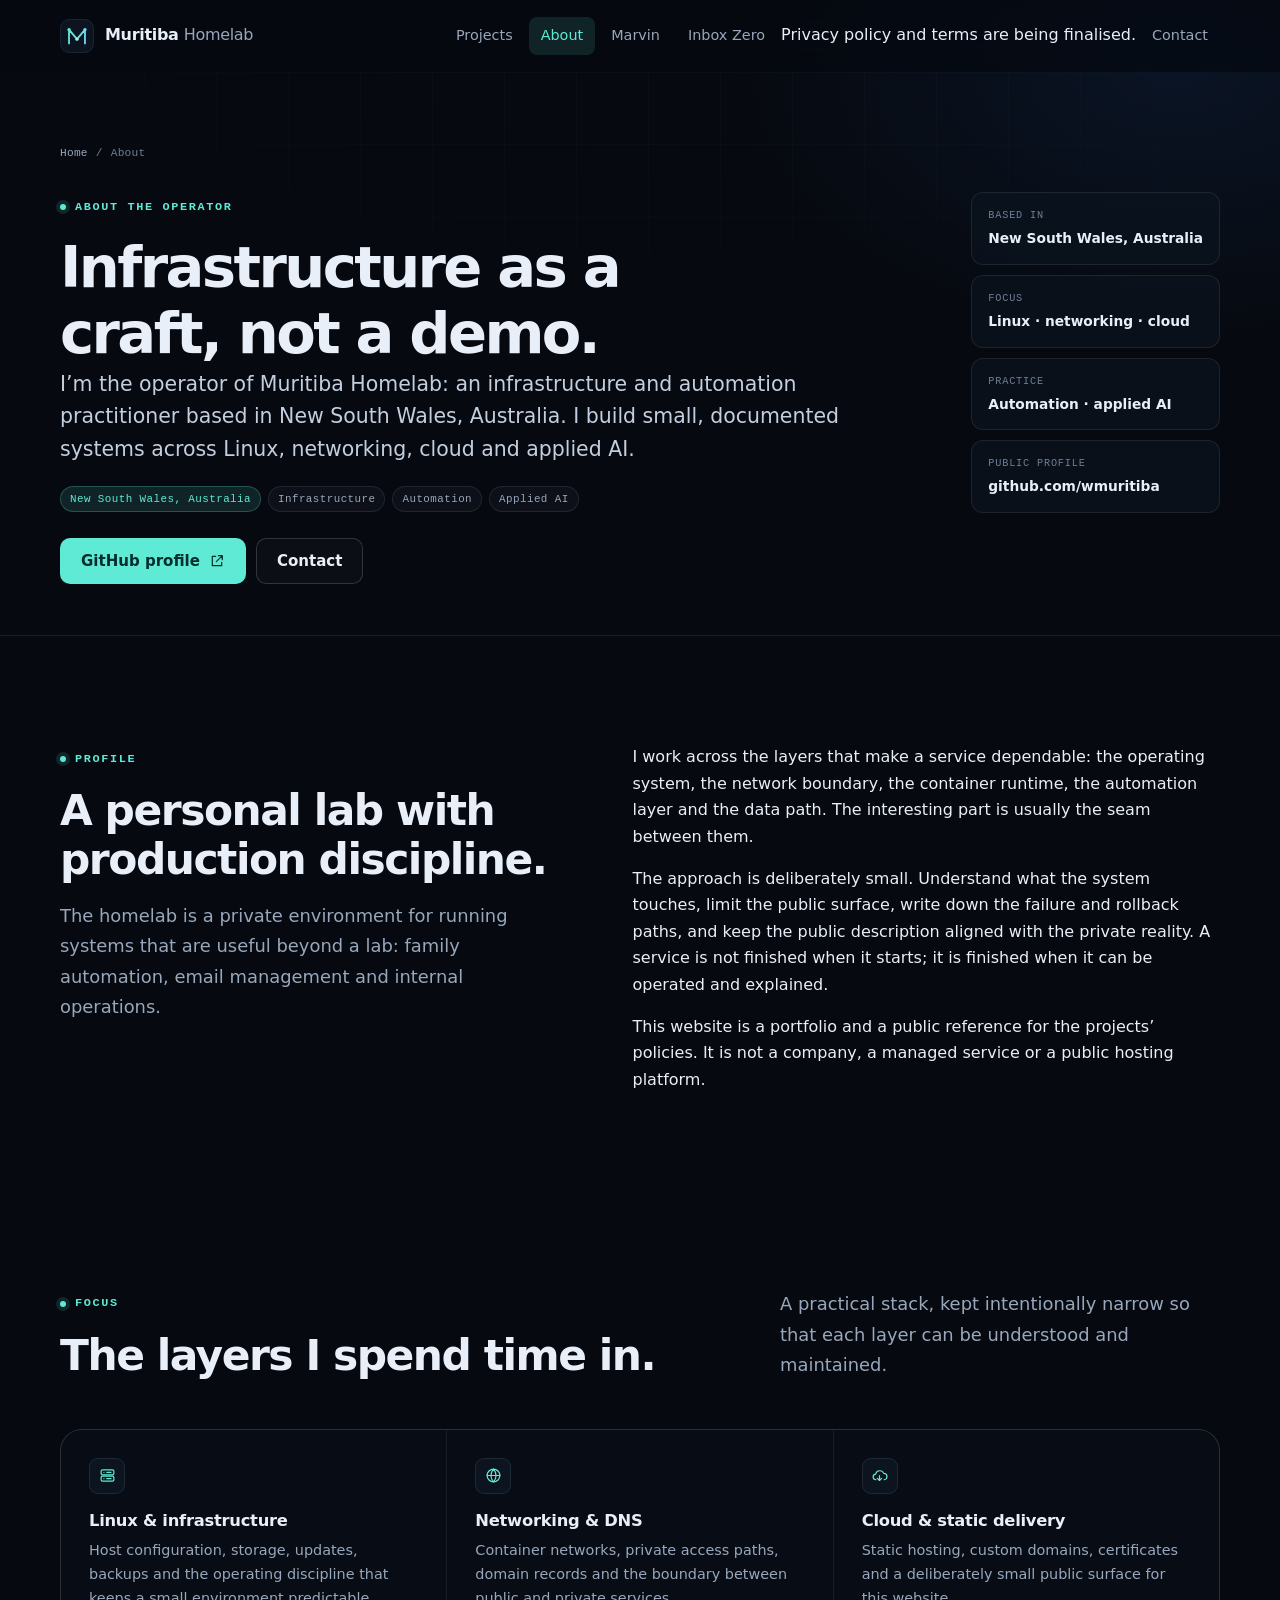
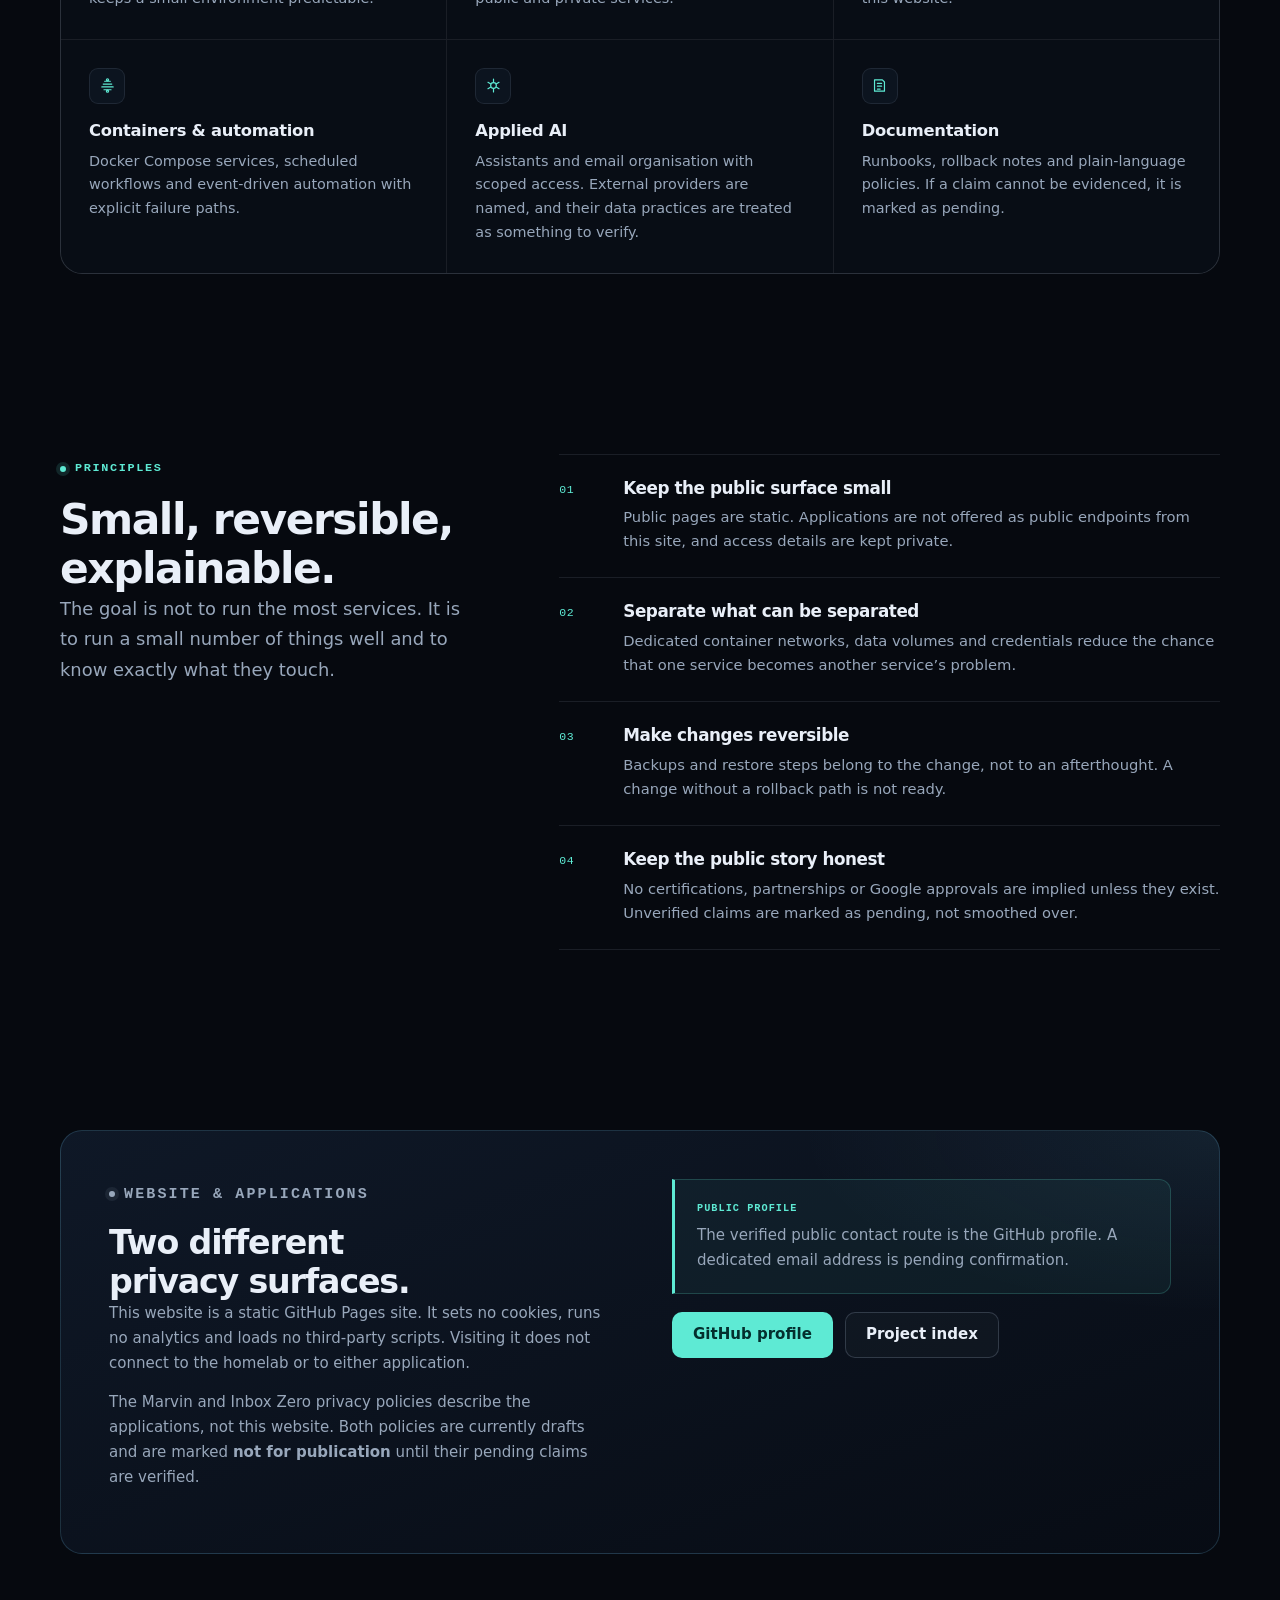
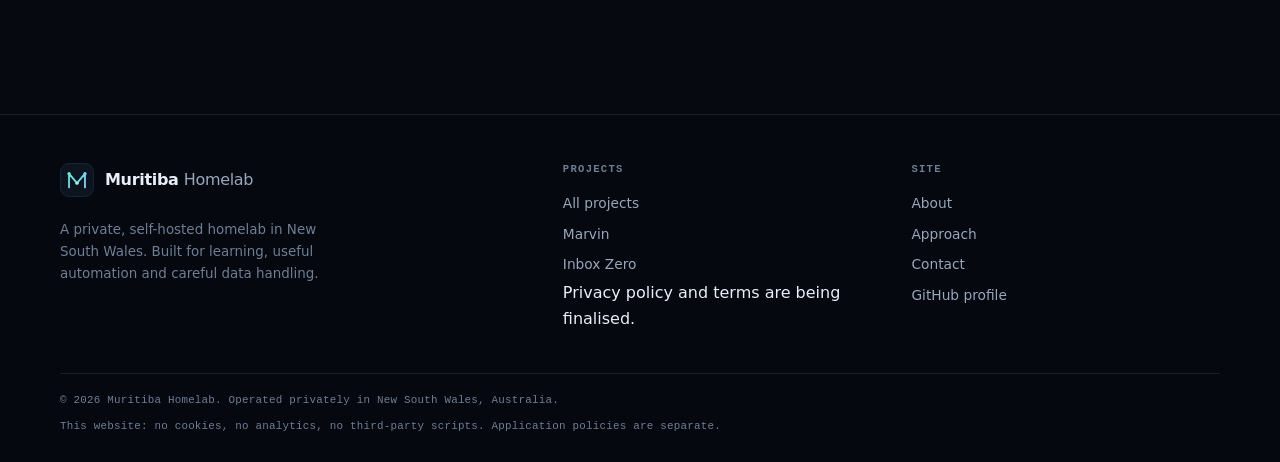
==== docs/about/index.html @ 160d3a07 "Publish Muritiba Homelab institutional website" ====
<!doctype html>
<html lang="en-AU">
<head>
  <meta charset="utf-8">
  <meta name="viewport" content="width=device-width, initial-scale=1">
  <meta http-equiv="Content-Security-Policy" content="default-src 'self'; img-src 'self' data:; style-src 'self'; script-src 'self'; font-src 'self'; connect-src 'self'; base-uri 'self'; form-action 'none'">
  <meta name="referrer" content="strict-origin-when-cross-origin">
  <title>About — Muritiba Homelab</title>
  <meta name="description" content="About the operator of the Muritiba Homelab: infrastructure, networking, cloud, automation and applied AI, based in New South Wales, Australia.">
  <link rel="canonical" href="https://homelab.wmuritiba.com/about/">
  <meta name="theme-color" content="#06090f">
  <meta name="color-scheme" content="dark">

  <meta property="og:type" content="profile">
  <meta property="og:site_name" content="Muritiba Homelab">
  <meta property="og:title" content="About — Muritiba Homelab">
  <meta property="og:description" content="Infrastructure, networking, cloud, automation and applied AI in a private New South Wales homelab.">
  <meta property="og:url" content="https://homelab.wmuritiba.com/about/">
  <meta property="og:image" content="https://homelab.wmuritiba.com/assets/og-image.png">
  <meta property="og:image:width" content="1200">
  <meta property="og:image:height" content="630">
  <meta property="og:locale" content="en_AU">
  <meta name="twitter:card" content="summary_large_image">

  <link rel="icon" href="../favicon.svg" type="image/svg+xml">
  <link rel="apple-touch-icon" href="../assets/apple-touch-icon.png">
  <link rel="stylesheet" href="../styles.css">
  <script src="../script.js" defer></script>
</head>
<body>
  <a class="skip-link" href="#main">Skip to content</a>

  <header class="site-header">
    <div class="container header-inner">
      <a class="brand" href="../" aria-label="Muritiba Homelab — home">
        <img class="brand-mark" src="../assets/mark.svg" alt="" width="34" height="34">
        <span class="brand-text">Muritiba <span>Homelab</span></span>
      </a>

      <button class="nav-toggle" type="button" aria-expanded="false" aria-controls="site-nav" aria-label="Open navigation">
        <svg class="icon-menu" viewBox="0 0 24 24" fill="none" stroke="currentColor" stroke-width="1.8" stroke-linecap="round" aria-hidden="true" focusable="false"><path d="M4 7h16M4 12h16M4 17h16"/></svg>
        <svg class="icon-close" viewBox="0 0 24 24" fill="none" stroke="currentColor" stroke-width="1.8" stroke-linecap="round" aria-hidden="true" focusable="false"><path d="M6 6l12 12M18 6 6 18"/></svg>
      </button>

      <nav class="site-nav" id="site-nav" aria-label="Primary">
        <a href="../projects/">Projects</a>
        <a href="./" aria-current="page">About</a>
        <a href="../marvin/">Marvin</a>
        <a href="../inbox-zero/">Inbox Zero</a>
              <span class="link-subtle">Privacy policy and terms are being finalised.</span>
        <a href="../#contact">Contact</a>
      </nav>
    </div>
  </header>

  <main id="main">
    <section class="page-hero">
      <div class="container">
        <nav class="breadcrumb" aria-label="Breadcrumb">
          <a href="../">Home</a>
          <span aria-hidden="true">/</span>
          <span>About</span>
        </nav>

        <div class="app-hero">
          <div>
            <p class="eyebrow">About the operator</p>
            <h1>Infrastructure as a craft, not a demo.</h1>
            <p class="app-hero__tagline">I’m the operator of Muritiba Homelab: an infrastructure and automation practitioner based in New South Wales, Australia. I build small, documented systems across Linux, networking, cloud and applied AI.</p>
            <div class="app-hero__badges">
              <span class="pill pill--accent">New South Wales, Australia</span>
              <span class="pill">Infrastructure</span>
              <span class="pill">Automation</span>
              <span class="pill">Applied AI</span>
            </div>
            <div class="app-hero__actions">
              <a class="button button--primary" href="https://github.com/wmuritiba" rel="noopener">
                GitHub profile
                <svg viewBox="0 0 24 24" fill="none" stroke="currentColor" stroke-width="1.8" stroke-linecap="round" stroke-linejoin="round" aria-hidden="true" focusable="false"><path d="M14 4h6v6M20 4l-9 9M10 5H5v14h14v-5"/></svg>
              </a>
              <a class="button button--ghost" href="../#contact">Contact</a>
            </div>
          </div>

          <aside class="app-hero__side" aria-label="Profile at a glance">
            <div class="meta-card"><span>Based in</span><strong>New South Wales, Australia</strong></div>
            <div class="meta-card"><span>Focus</span><strong>Linux · networking · cloud</strong></div>
            <div class="meta-card"><span>Practice</span><strong>Automation · applied AI</strong></div>
            <div class="meta-card"><span>Public profile</span><strong>github.com/wmuritiba</strong></div>
          </aside>
        </div>
      </div>
    </section>

    <section class="section" aria-labelledby="profile-title">
      <div class="container split">
        <div>
          <p class="eyebrow">Profile</p>
          <h2 id="profile-title">A personal lab with production discipline.</h2>
          <p class="lead">The homelab is a private environment for running systems that are useful beyond a lab: family automation, email management and internal operations.</p>
        </div>
        <div>
          <p>I work across the layers that make a service dependable: the operating system, the network boundary, the container runtime, the automation layer and the data path. The interesting part is usually the seam between them.</p>
          <p>The approach is deliberately small. Understand what the system touches, limit the public surface, write down the failure and rollback paths, and keep the public description aligned with the private reality. A service is not finished when it starts; it is finished when it can be operated and explained.</p>
          <p>This website is a portfolio and a public reference for the projects’ policies. It is not a company, a managed service or a public hosting platform.</p>
        </div>
      </div>
    </section>

    <section class="section section--tight" aria-labelledby="focus-title">
      <div class="container">
        <div class="section-head">
          <div class="section-title">
            <p class="eyebrow">Focus</p>
            <h2 id="focus-title">The layers I spend time in.</h2>
          </div>
          <div class="section-head__aside">
            <p class="lead">A practical stack, kept intentionally narrow so that each layer can be understood and maintained.</p>
          </div>
        </div>

        <div class="cap-grid">
          <article class="cap-card">
            <span class="cap-card__icon" aria-hidden="true">
              <svg viewBox="0 0 24 24" fill="none" stroke="currentColor" stroke-width="1.7" stroke-linecap="round" stroke-linejoin="round"><rect x="3" y="4" width="18" height="7" rx="2"/><rect x="3" y="13" width="18" height="7" rx="2"/><path d="M7 7.5h.01M7 16.5h.01M11 7.5h6M11 16.5h6"/></svg>
            </span>
            <h3>Linux &amp; infrastructure</h3>
            <p>Host configuration, storage, updates, backups and the operating discipline that keeps a small environment predictable.</p>
          </article>
          <article class="cap-card">
            <span class="cap-card__icon" aria-hidden="true">
              <svg viewBox="0 0 24 24" fill="none" stroke="currentColor" stroke-width="1.7" stroke-linecap="round" stroke-linejoin="round"><circle cx="12" cy="12" r="9"/><path d="M3 12h18M12 3c2.4 2.6 3.6 5.6 3.6 9s-1.2 6.4-3.6 9c-2.4-2.6-3.6-5.6-3.6-9S9.6 5.6 12 3z"/></svg>
            </span>
            <h3>Networking &amp; DNS</h3>
            <p>Container networks, private access paths, domain records and the boundary between public and private services.</p>
          </article>
          <article class="cap-card">
            <span class="cap-card__icon" aria-hidden="true">
              <svg viewBox="0 0 24 24" fill="none" stroke="currentColor" stroke-width="1.7" stroke-linecap="round" stroke-linejoin="round"><path d="M7 18a4 4 0 0 1-.4-7.98A6 6 0 0 1 18 9a4.5 4.5 0 0 1 .5 8.98"/><path d="M12 12v7M9 16l3 3 3-3"/></svg>
            </span>
            <h3>Cloud &amp; static delivery</h3>
            <p>Static hosting, custom domains, certificates and a deliberately small public surface for this website.</p>
          </article>
          <article class="cap-card">
            <span class="cap-card__icon" aria-hidden="true">
              <svg viewBox="0 0 24 24" fill="none" stroke="currentColor" stroke-width="1.7" stroke-linecap="round" stroke-linejoin="round"><path d="M8 6h8M6 10h12M4 14h16M7 18h10"/><circle cx="12" cy="4" r="1.5"/><circle cx="12" cy="20" r="1.5"/></svg>
            </span>
            <h3>Containers &amp; automation</h3>
            <p>Docker Compose services, scheduled workflows and event-driven automation with explicit failure paths.</p>
          </article>
          <article class="cap-card">
            <span class="cap-card__icon" aria-hidden="true">
              <svg viewBox="0 0 24 24" fill="none" stroke="currentColor" stroke-width="1.7" stroke-linecap="round" stroke-linejoin="round"><path d="M12 3v4M12 17v4M4.2 7.5l3.5 2M16.3 14.5l3.5 2M4.2 16.5l3.5-2M16.3 9.5l3.5-2"/><circle cx="12" cy="12" r="4"/></svg>
            </span>
            <h3>Applied AI</h3>
            <p>Assistants and email organisation with scoped access. External providers are named, and their data practices are treated as something to verify.</p>
          </article>
          <article class="cap-card">
            <span class="cap-card__icon" aria-hidden="true">
              <svg viewBox="0 0 24 24" fill="none" stroke="currentColor" stroke-width="1.7" stroke-linecap="round" stroke-linejoin="round"><path d="M5 4h11l3 3v13H5z"/><path d="M9 9h6M9 13h6M9 17h4"/></svg>
            </span>
            <h3>Documentation</h3>
            <p>Runbooks, rollback notes and plain-language policies. If a claim cannot be evidenced, it is marked as pending.</p>
          </article>
        </div>
      </div>
    </section>

    <section class="section" aria-labelledby="principles-title">
      <div class="container approach-grid">
        <div class="approach-intro">
          <p class="eyebrow">Principles</p>
          <h2 id="principles-title">Small, reversible, explainable.</h2>
          <p class="lead">The goal is not to run the most services. It is to run a small number of things well and to know exactly what they touch.</p>
        </div>

        <ol class="principle-list">
          <li class="principle">
            <span class="principle__num">01</span>
            <div>
              <h3>Keep the public surface small</h3>
              <p>Public pages are static. Applications are not offered as public endpoints from this site, and access details are kept private.</p>
            </div>
          </li>
          <li class="principle">
            <span class="principle__num">02</span>
            <div>
              <h3>Separate what can be separated</h3>
              <p>Dedicated container networks, data volumes and credentials reduce the chance that one service becomes another service’s problem.</p>
            </div>
          </li>
          <li class="principle">
            <span class="principle__num">03</span>
            <div>
              <h3>Make changes reversible</h3>
              <p>Backups and restore steps belong to the change, not to an afterthought. A change without a rollback path is not ready.</p>
            </div>
          </li>
          <li class="principle">
            <span class="principle__num">04</span>
            <div>
              <h3>Keep the public story honest</h3>
              <p>No certifications, partnerships or Google approvals are implied unless they exist. Unverified claims are marked as pending, not smoothed over.</p>
            </div>
          </li>
        </ol>
      </div>
    </section>

    <section class="section section--tight" aria-labelledby="site-privacy-title">
      <div class="container">
        <div class="oauth-panel">
          <div>
            <p class="eyebrow eyebrow--muted">Website &amp; applications</p>
            <h2 id="site-privacy-title">Two different privacy surfaces.</h2>
            <p>This website is a static GitHub Pages site. It sets no cookies, runs no analytics and loads no third-party scripts. Visiting it does not connect to the homelab or to either application.</p>
            <p>The Marvin and Inbox Zero privacy policies describe the applications, not this website. Both policies are currently drafts and are marked <strong>not for publication</strong> until their pending claims are verified.</p>
          </div>
          <div>
            <div class="callout">
              <span class="callout__label">Public profile</span>
              <p>The verified public contact route is the GitHub profile. A dedicated email address is pending confirmation.</p>
            </div>
            <div class="button-row button-row--compact">
              <a class="button button--primary" href="https://github.com/wmuritiba" rel="noopener">GitHub profile</a>
              <a class="button button--ghost" href="../projects/">Project index</a>
            </div>
          </div>
        </div>
      </div>
    </section>
  </main>

  <footer class="site-footer">
    <div class="container footer-grid">
      <div class="footer-brand">
        <a class="brand" href="../" aria-label="Muritiba Homelab — home">
          <img class="brand-mark" src="../assets/mark.svg" alt="" width="34" height="34">
          <span class="brand-text">Muritiba <span>Homelab</span></span>
        </a>
        <p>A private, self-hosted homelab in New South Wales. Built for learning, useful automation and careful data handling.</p>
      </div>
      <div class="footer-col">
        <h3>Projects</h3>
        <a href="../projects/">All projects</a>
        <a href="../marvin/">Marvin</a>
        <a href="../inbox-zero/">Inbox Zero</a>
              <span class="link-subtle">Privacy policy and terms are being finalised.</span>
      </div>
      <div class="footer-col">
        <h3>Site</h3>
        <a href="./">About</a>
        <a href="../#approach">Approach</a>
        <a href="../#contact">Contact</a>
        <a href="https://github.com/wmuritiba" rel="noopener">GitHub profile</a>
      </div>
    </div>
    <div class="container footer-bottom">
      <p>© 2026 Muritiba Homelab. Operated privately in New South Wales, Australia.</p>
      <p>This website: no cookies, no analytics, no third-party scripts. Application policies are separate.</p>
    </div>
  </footer>
</body>
</html>
---- docs/styles.css ----
/* ==========================================================================
   Muritiba Homelab — site styles
   Static, dependency-free, dark-first.
   ========================================================================== */

:root {
  color-scheme: dark;

  --bg: #06090f;
  --bg-soft: #080d15;
  --surface: #0c141f;
  --surface-2: #101a29;
  --surface-3: #142034;
  --border: rgba(148, 163, 184, 0.14);
  --border-strong: rgba(148, 163, 184, 0.26);
  --text: #e9eff8;
  --text-soft: #c3cede;
  --muted: #98a7bb;
  --faint: #6e7f95;
  --accent: #5eead4;
  --accent-strong: #2dd4bf;
  --accent-soft: rgba(94, 234, 212, 0.12);
  --accent-ink: #042f2e;
  --blue: #7dd3fc;
  --blue-soft: rgba(125, 211, 252, 0.12);
  --amber: #fcd34d;
  --rose: #fda4af;

  --radius-lg: 22px;
  --radius: 16px;
  --radius-sm: 11px;
  --shadow-lg: 0 30px 80px rgba(0, 0, 0, 0.5);
  --shadow: 0 16px 40px rgba(0, 0, 0, 0.32);

  --font-sans: ui-sans-serif, system-ui, -apple-system, "Segoe UI", Roboto,
    "Helvetica Neue", Arial, sans-serif;
  --font-mono: ui-monospace, SFMono-Regular, "SF Mono", Menlo, Consolas,
    "Liberation Mono", monospace;

  --container: 1160px;
  --header-height: 72px;
  --ease: cubic-bezier(0.22, 1, 0.36, 1);
}

*,
*::before,
*::after {
  box-sizing: border-box;
}

html {
  scroll-behavior: smooth;
  scroll-padding-top: calc(var(--header-height) + 24px);
  -webkit-text-size-adjust: 100%;
}

body {
  margin: 0;
  min-height: 100vh;
  background-color: var(--bg);
  background-image:
    radial-gradient(900px 520px at 12% -8%, rgba(45, 212, 191, 0.1), transparent 62%),
    radial-gradient(760px 460px at 92% 2%, rgba(56, 132, 255, 0.09), transparent 60%);
  background-repeat: no-repeat;
  color: var(--text);
  font-family: var(--font-sans);
  font-size: 1rem;
  line-height: 1.65;
  text-rendering: optimizeLegibility;
  -webkit-font-smoothing: antialiased;
}

body::before {
  content: "";
  position: fixed;
  inset: 0;
  z-index: -1;
  pointer-events: none;
  background-image:
    linear-gradient(rgba(148, 163, 184, 0.035) 1px, transparent 1px),
    linear-gradient(90deg, rgba(148, 163, 184, 0.035) 1px, transparent 1px);
  background-size: 72px 72px;
  mask-image: radial-gradient(ellipse 80% 55% at 50% 0%, #000 25%, transparent 78%);
  -webkit-mask-image: radial-gradient(ellipse 80% 55% at 50% 0%, #000 25%, transparent 78%);
}

img,
svg {
  display: block;
  max-width: 100%;
}

a {
  color: var(--accent);
  text-decoration-thickness: 1px;
  text-underline-offset: 3px;
}

a:hover {
  color: #99f6e4;
}

p,
ul,
ol {
  margin-top: 0;
}

h1,
h2,
h3,
h4 {
  margin: 0;
  line-height: 1.15;
  letter-spacing: -0.025em;
  text-wrap: balance;
}

h1 {
  font-size: clamp(2.4rem, 6vw, 4.4rem);
  font-weight: 650;
  letter-spacing: -0.045em;
}

h2 {
  font-size: clamp(1.75rem, 3.4vw, 2.65rem);
  font-weight: 620;
  letter-spacing: -0.035em;
}

h3 {
  font-size: 1.22rem;
  font-weight: 620;
}

::selection {
  background: rgba(94, 234, 212, 0.28);
  color: #fff;
}

:focus-visible {
  outline: 2px solid var(--accent);
  outline-offset: 4px;
  border-radius: 4px;
}

.skip-link {
  position: absolute;
  top: -100px;
  left: 16px;
  z-index: 100;
  padding: 10px 16px;
  border-radius: 8px;
  background: var(--accent);
  color: var(--accent-ink);
  font-weight: 700;
  text-decoration: none;
}

.skip-link:focus {
  top: 16px;
  color: var(--accent-ink);
}

.container {
  width: min(100% - 40px, var(--container));
  margin-inline: auto;
}

.container--narrow {
  width: min(100% - 40px, 820px);
  margin-inline: auto;
}

/* --------------------------------------------------------------------------
   Header
   -------------------------------------------------------------------------- */

.site-header {
  position: sticky;
  top: 0;
  z-index: 50;
  height: var(--header-height);
  border-bottom: 1px solid transparent;
  background: rgba(6, 9, 15, 0.72);
  backdrop-filter: blur(18px) saturate(150%);
  -webkit-backdrop-filter: blur(18px) saturate(150%);
}

.site-header.is-scrolled {
  border-bottom-color: var(--border);
  background: rgba(6, 9, 15, 0.9);
}

.header-inner {
  display: flex;
  align-items: center;
  justify-content: space-between;
  gap: 24px;
  height: 100%;
}

.brand {
  display: inline-flex;
  align-items: center;
  gap: 11px;
  color: var(--text);
  text-decoration: none;
  font-weight: 630;
  letter-spacing: -0.02em;
  white-space: nowrap;
}

.brand:hover {
  color: var(--text);
}

.brand-mark {
  width: 34px;
  height: 34px;
  flex: 0 0 auto;
}

.brand-text span {
  color: var(--muted);
  font-weight: 480;
}

.site-nav {
  display: flex;
  align-items: center;
  gap: 4px;
}

.site-nav a {
  display: inline-flex;
  align-items: center;
  min-height: 38px;
  padding: 0 12px;
  border-radius: 8px;
  color: var(--muted);
  font-size: 0.9rem;
  font-weight: 520;
  text-decoration: none;
  transition: color 160ms ease, background-color 160ms ease;
}

.site-nav a:hover {
  color: var(--text);
  background: rgba(148, 163, 184, 0.08);
}

.site-nav a[aria-current="page"],
.site-nav a[aria-current="true"] {
  color: var(--accent);
  background: var(--accent-soft);
}

.nav-toggle {
  display: none;
  align-items: center;
  justify-content: center;
  width: 42px;
  height: 42px;
  padding: 0;
  border: 1px solid var(--border);
  border-radius: 10px;
  background: var(--surface);
  color: var(--text);
  cursor: pointer;
}

.nav-toggle:hover {
  border-color: var(--border-strong);
}

.nav-toggle svg {
  width: 20px;
  height: 20px;
}

.nav-toggle .icon-close {
  display: none;
}

.nav-toggle[aria-expanded="true"] .icon-menu {
  display: none;
}

.nav-toggle[aria-expanded="true"] .icon-close {
  display: block;
}

/* --------------------------------------------------------------------------
   Shared utilities
   -------------------------------------------------------------------------- */

.eyebrow {
  display: inline-flex;
  align-items: center;
  gap: 9px;
  margin: 0 0 18px;
  color: var(--accent);
  font-family: var(--font-mono);
  font-size: 0.74rem;
  font-weight: 550;
  letter-spacing: 0.14em;
  text-transform: uppercase;
}

.eyebrow::before {
  content: "";
  width: 6px;
  height: 6px;
  border-radius: 50%;
  background: var(--accent);
  box-shadow: 0 0 0 4px rgba(94, 234, 212, 0.13);
}

.eyebrow--muted {
  color: var(--muted);
}

.eyebrow--muted::before {
  background: var(--muted);
  box-shadow: 0 0 0 4px rgba(148, 163, 184, 0.1);
}

.lead {
  max-width: 62ch;
  color: var(--muted);
  font-size: clamp(1.02rem, 1.4vw, 1.16rem);
  line-height: 1.7;
}

.section {
  padding: clamp(64px, 9vw, 108px) 0;
}

.section--tight {
  padding: clamp(48px, 6vw, 72px) 0;
}

.section-head {
  display: flex;
  align-items: end;
  justify-content: space-between;
  gap: 32px;
  margin-bottom: clamp(30px, 4vw, 48px);
}

.section-head .lead {
  margin-bottom: 0;
}

.section-head__aside {
  max-width: 440px;
}

.section-title {
  max-width: 720px;
}

.stack-sm > * + * {
  margin-top: 12px;
}

.muted {
  color: var(--muted);
}

.faint {
  color: var(--faint);
}

.mono {
  font-family: var(--font-mono);
}

.rule {
  height: 1px;
  border: 0;
  background: var(--border);
}

/* Buttons */

.button {
  display: inline-flex;
  align-items: center;
  justify-content: center;
  gap: 9px;
  min-height: 46px;
  padding: 0 20px;
  border: 1px solid transparent;
  border-radius: 10px;
  font-size: 0.94rem;
  font-weight: 620;
  line-height: 1;
  text-decoration: none;
  transition: transform 180ms var(--ease), background-color 180ms ease,
    border-color 180ms ease, color 180ms ease;
}

.button:hover {
  transform: translateY(-1px);
}

.button svg {
  width: 16px;
  height: 16px;
  flex: 0 0 auto;
}

.button--primary {
  background: var(--accent);
  color: var(--accent-ink);
}

.button--primary:hover {
  background: #8df5e5;
  color: var(--accent-ink);
}

.button--ghost {
  border-color: var(--border-strong);
  background: rgba(148, 163, 184, 0.04);
  color: var(--text);
}

.button--ghost:hover {
  border-color: rgba(94, 234, 212, 0.45);
  background: rgba(94, 234, 212, 0.07);
  color: var(--text);
}

.button-row {
  display: flex;
  flex-wrap: wrap;
  gap: 12px;
  margin-top: 30px;
}

.button-row--center {
  justify-content: center;
}

.button-row--compact {
  margin-top: 18px;
}

/* Pills and tags */

.pill {
  display: inline-flex;
  align-items: center;
  gap: 6px;
  padding: 4px 9px;
  border: 1px solid var(--border);
  border-radius: 999px;
  background: rgba(148, 163, 184, 0.05);
  color: var(--muted);
  font-family: var(--font-mono);
  font-size: 0.68rem;
  font-weight: 500;
  letter-spacing: 0.04em;
  line-height: 1.5;
  white-space: nowrap;
}

.pill--accent {
  border-color: rgba(94, 234, 212, 0.24);
  background: var(--accent-soft);
  color: var(--accent);
}

.pill--blue {
  border-color: rgba(125, 211, 252, 0.22);
  background: var(--blue-soft);
  color: var(--blue);
}

.tag-row {
  display: flex;
  flex-wrap: wrap;
  gap: 7px;
}

/* --------------------------------------------------------------------------
   Home hero
   -------------------------------------------------------------------------- */

.hero {
  position: relative;
  padding: clamp(56px, 9vw, 104px) 0 clamp(40px, 6vw, 64px);
  overflow: hidden;
}

.hero-grid {
  display: grid;
  grid-template-columns: minmax(0, 1.12fr) minmax(0, 0.88fr);
  gap: clamp(40px, 6vw, 76px);
  align-items: center;
}

.hero h1 {
  max-width: 14ch;
}

.hero h1 .accent {
  background: linear-gradient(100deg, var(--accent) 5%, var(--blue) 85%);
  -webkit-background-clip: text;
  background-clip: text;
  color: transparent;
}

.hero .lead {
  margin-top: 24px;
}

.hero-note {
  display: flex;
  flex-wrap: wrap;
  align-items: center;
  gap: 8px 18px;
  margin-top: 30px;
  color: var(--faint);
  font-family: var(--font-mono);
  font-size: 0.72rem;
  letter-spacing: 0.03em;
}

.hero-note span {
  display: inline-flex;
  align-items: center;
  gap: 7px;
}

.hero-note span::before {
  content: "";
  width: 5px;
  height: 5px;
  border-radius: 50%;
  background: var(--accent-strong);
}

/* System / topology panel */

.system-card {
  position: relative;
  border: 1px solid var(--border-strong);
  border-radius: var(--radius-lg);
  background: linear-gradient(160deg, rgba(20, 32, 52, 0.92), rgba(8, 13, 21, 0.96));
  box-shadow: var(--shadow-lg);
  overflow: hidden;
}

.system-card::before {
  content: "";
  position: absolute;
  inset: -60% -20% auto;
  height: 70%;
  background: radial-gradient(closest-side, rgba(45, 212, 191, 0.16), transparent);
  pointer-events: none;
}

.system-bar {
  position: relative;
  display: flex;
  align-items: center;
  gap: 12px;
  padding: 14px 18px;
  border-bottom: 1px solid var(--border);
  background: rgba(6, 9, 15, 0.45);
  color: var(--faint);
  font-family: var(--font-mono);
  font-size: 0.67rem;
  letter-spacing: 0.06em;
}

.system-dots {
  display: inline-flex;
  gap: 5px;
}

.system-dots i {
  width: 7px;
  height: 7px;
  border-radius: 50%;
  background: var(--border-strong);
}

.system-dots i:first-child {
  background: rgba(253, 164, 175, 0.7);
}

.system-dots i:nth-child(2) {
  background: rgba(252, 211, 77, 0.7);
}

.system-dots i:last-child {
  background: rgba(94, 234, 212, 0.7);
}

.system-bar__status {
  margin-left: auto;
  color: var(--accent);
}

.system-body {
  position: relative;
  display: grid;
  gap: 1px;
  padding: 14px;
}

.node-row {
  display: grid;
  grid-template-columns: 38px minmax(0, 1fr) auto;
  align-items: center;
  gap: 12px;
  padding: 13px 12px;
  border: 1px solid transparent;
  border-radius: 12px;
  background: rgba(148, 163, 184, 0.025);
}

.node-row + .node-row {
  margin-top: 7px;
}

.node-row:hover {
  border-color: var(--border);
  background: rgba(148, 163, 184, 0.05);
}

.node-icon {
  display: grid;
  place-items: center;
  width: 38px;
  height: 38px;
  border: 1px solid var(--border);
  border-radius: 10px;
  background: var(--surface-2);
  color: var(--accent);
}

.node-icon svg {
  width: 18px;
  height: 18px;
}

.node-copy strong {
  display: block;
  font-size: 0.9rem;
  font-weight: 600;
  letter-spacing: -0.01em;
}

.node-copy span {
  display: block;
  margin-top: 1px;
  color: var(--faint);
  font-family: var(--font-mono);
  font-size: 0.67rem;
  letter-spacing: 0.02em;
}

.system-foot {
  display: flex;
  align-items: center;
  justify-content: space-between;
  gap: 12px;
  padding: 12px 18px;
  border-top: 1px solid var(--border);
  color: var(--faint);
  font-family: var(--font-mono);
  font-size: 0.66rem;
  letter-spacing: 0.04em;
}

.system-foot strong {
  color: var(--accent);
  font-weight: 550;
}

/* Stats strip */

.stats {
  display: grid;
  grid-template-columns: repeat(4, 1fr);
  border-top: 1px solid var(--border);
  border-bottom: 1px solid var(--border);
}

.stat {
  padding: 22px 24px;
}

.stat + .stat {
  border-left: 1px solid var(--border);
}

.stat strong {
  display: block;
  color: var(--text);
  font-size: 1.35rem;
  font-weight: 620;
  letter-spacing: -0.03em;
}

.stat span {
  display: block;
  margin-top: 2px;
  color: var(--faint);
  font-family: var(--font-mono);
  font-size: 0.68rem;
  letter-spacing: 0.06em;
  text-transform: uppercase;
}

/* --------------------------------------------------------------------------
   Project cards
   -------------------------------------------------------------------------- */

.project-grid {
  display: grid;
  grid-template-columns: repeat(2, minmax(0, 1fr));
  gap: 20px;
}

.project-card {
  position: relative;
  display: flex;
  flex-direction: column;
  padding: clamp(24px, 3vw, 34px);
  border: 1px solid var(--border);
  border-radius: var(--radius-lg);
  background: linear-gradient(165deg, rgba(16, 26, 41, 0.9), rgba(8, 13, 21, 0.9));
  overflow: hidden;
  transition: border-color 220ms ease, transform 220ms var(--ease),
    box-shadow 220ms ease;
}

.project-card::after {
  content: "";
  position: absolute;
  inset: auto -30% -55% 20%;
  height: 70%;
  border-radius: 50%;
  background: radial-gradient(closest-side, rgba(45, 212, 191, 0.09), transparent);
  pointer-events: none;
  transition: opacity 220ms ease;
  opacity: 0.6;
}

.project-card:hover {
  transform: translateY(-3px);
  border-color: rgba(94, 234, 212, 0.32);
  box-shadow: var(--shadow);
}

.project-card:hover::after {
  opacity: 1;
}

.project-card__top {
  display: flex;
  align-items: flex-start;
  justify-content: space-between;
  gap: 16px;
  margin-bottom: 22px;
}

.app-icon {
  display: grid;
  place-items: center;
  width: 52px;
  height: 52px;
  border: 1px solid var(--border-strong);
  border-radius: 14px;
  background: var(--surface-2);
  color: var(--accent);
}

.app-icon svg {
  width: 26px;
  height: 26px;
}

.app-icon--blue {
  color: var(--blue);
}

.project-index {
  color: var(--faint);
  font-family: var(--font-mono);
  font-size: 0.7rem;
  letter-spacing: 0.08em;
}

.project-card h3 {
  font-size: clamp(1.5rem, 2.4vw, 2rem);
  letter-spacing: -0.035em;
}

.project-card__tagline {
  margin: 8px 0 0;
  color: var(--text-soft);
  font-size: 1rem;
}

.project-card__body {
  margin: 16px 0 24px;
  color: var(--muted);
  font-size: 0.94rem;
}

.project-card__meta {
  display: flex;
  flex-wrap: wrap;
  gap: 7px;
  margin-top: auto;
}

.project-card__links {
  display: flex;
  flex-wrap: wrap;
  align-items: center;
  gap: 10px 18px;
  margin-top: 24px;
  padding-top: 20px;
  border-top: 1px solid var(--border);
}

.project-card__links a {
  display: inline-flex;
  align-items: center;
  gap: 6px;
  color: var(--text);
  font-size: 0.88rem;
  font-weight: 580;
  text-decoration: none;
}

.project-card__links a:hover {
  color: var(--accent);
}

.project-card__links a svg {
  width: 14px;
  height: 14px;
}

.project-card__links .link-subtle {
  color: var(--faint);
  font-weight: 480;
}

.project-card__links .link-subtle:hover {
  color: var(--muted);
}

.project-card--placeholder {
  grid-column: 1 / -1;
  border-style: dashed;
  background: rgba(12, 20, 31, 0.45);
  justify-content: center;
  min-height: 200px;
}

.project-card--placeholder:hover {
  transform: none;
  border-color: var(--border-strong);
  box-shadow: none;
}

/* --------------------------------------------------------------------------
   Capabilities
   -------------------------------------------------------------------------- */

.cap-grid {
  display: grid;
  grid-template-columns: repeat(3, minmax(0, 1fr));
  gap: 1px;
  border: 1px solid var(--border);
  border-radius: var(--radius-lg);
  background: var(--border);
  overflow: hidden;
}

.cap-card {
  padding: 28px;
  background: var(--bg-soft);
}

.cap-card__icon {
  display: grid;
  place-items: center;
  width: 36px;
  height: 36px;
  margin-bottom: 18px;
  border: 1px solid var(--border);
  border-radius: 9px;
  background: var(--surface);
  color: var(--accent);
}

.cap-card__icon svg {
  width: 17px;
  height: 17px;
}

.cap-card h3 {
  font-size: 1.02rem;
  letter-spacing: -0.015em;
}

.cap-card p {
  margin: 9px 0 0;
  color: var(--muted);
  font-size: 0.9rem;
  line-height: 1.65;
}

/* --------------------------------------------------------------------------
   Approach
   -------------------------------------------------------------------------- */

.approach-grid {
  display: grid;
  grid-template-columns: minmax(0, 0.78fr) minmax(0, 1.22fr);
  gap: clamp(36px, 6vw, 84px);
  align-items: start;
}

.approach-intro {
  position: sticky;
  top: calc(var(--header-height) + 32px);
}

.principle-list {
  display: grid;
  gap: 0;
  margin: 0;
  padding: 0;
  list-style: none;
  border-top: 1px solid var(--border);
}

.principle {
  display: grid;
  grid-template-columns: 46px minmax(0, 1fr);
  gap: 18px;
  padding: 24px 0;
  border-bottom: 1px solid var(--border);
}

.principle__num {
  color: var(--accent);
  font-family: var(--font-mono);
  font-size: 0.72rem;
  letter-spacing: 0.06em;
  line-height: 1.9;
}

.principle h3 {
  font-size: 1.05rem;
}

.principle p {
  margin: 7px 0 0;
  color: var(--muted);
  font-size: 0.92rem;
}

/* --------------------------------------------------------------------------
   OAuth / disclosure panel
   -------------------------------------------------------------------------- */

.oauth-panel {
  display: grid;
  grid-template-columns: minmax(0, 1fr) minmax(0, 1fr);
  gap: clamp(28px, 5vw, 64px);
  padding: clamp(28px, 4vw, 48px);
  border: 1px solid rgba(125, 211, 252, 0.18);
  border-radius: var(--radius-lg);
  background:
    radial-gradient(600px 260px at 100% 0%, rgba(125, 211, 252, 0.08), transparent 70%),
    linear-gradient(160deg, rgba(16, 26, 41, 0.92), rgba(8, 13, 21, 0.92));
}

.oauth-panel h2 {
  font-size: clamp(1.6rem, 2.6vw, 2.15rem);
}

.oauth-panel p {
  color: var(--muted);
  font-size: 0.94rem;
}

.disclosure-list {
  display: grid;
  gap: 1px;
  margin: 0;
  padding: 0;
  list-style: none;
  border: 1px solid var(--border);
  border-radius: 12px;
  background: var(--border);
  overflow: hidden;
}

.disclosure-list li {
  background: rgba(8, 13, 21, 0.7);
}

.disclosure-list a {
  display: flex;
  align-items: center;
  justify-content: space-between;
  gap: 16px;
  padding: 14px 16px;
  color: var(--text);
  font-size: 0.88rem;
  font-weight: 560;
  text-decoration: none;
}

.disclosure-list a:hover {
  background: rgba(94, 234, 212, 0.05);
  color: var(--accent);
}

.disclosure-list span {
  color: var(--faint);
  font-family: var(--font-mono);
  font-size: 0.68rem;
  font-weight: 400;
}

/* --------------------------------------------------------------------------
   Contact CTA
   -------------------------------------------------------------------------- */

.contact-panel {
  position: relative;
  padding: clamp(34px, 5vw, 60px);
  border: 1px solid var(--border-strong);
  border-radius: var(--radius-lg);
  background:
    radial-gradient(700px 300px at 15% 0%, rgba(45, 212, 191, 0.12), transparent 65%),
    linear-gradient(150deg, rgba(20, 32, 52, 0.9), rgba(8, 13, 21, 0.95));
  overflow: hidden;
}

.contact-panel h2 {
  max-width: 18ch;
}

.contact-panel p {
  max-width: 56ch;
  margin: 16px 0 0;
  color: var(--muted);
}

.contact-actions {
  display: flex;
  flex-wrap: wrap;
  align-items: center;
  gap: 14px 24px;
  margin-top: 28px;
}

.contact-email {
  color: var(--text-soft);
  font-family: var(--font-mono);
  font-size: 0.86rem;
  text-decoration: none;
}

.contact-email:hover {
  color: var(--accent);
}

/* --------------------------------------------------------------------------
   Footer
   -------------------------------------------------------------------------- */

.site-footer {
  margin-top: clamp(48px, 7vw, 88px);
  border-top: 1px solid var(--border);
  background: rgba(6, 9, 15, 0.6);
}

.footer-grid {
  display: grid;
  grid-template-columns: 1.5fr 1fr 1fr;
  gap: 40px;
  padding: 48px 0 40px;
}

.footer-brand p {
  max-width: 34ch;
  margin: 14px 0 0;
  color: var(--faint);
  font-size: 0.84rem;
}

.footer-col h3 {
  margin-bottom: 13px;
  color: var(--faint);
  font-family: var(--font-mono);
  font-size: 0.66rem;
  font-weight: 550;
  letter-spacing: 0.12em;
  text-transform: uppercase;
}

.footer-col a {
  display: block;
  width: fit-content;
  padding: 4px 0;
  color: var(--muted);
  font-size: 0.86rem;
  text-decoration: none;
}

.footer-col a:hover {
  color: var(--text);
}

.footer-bottom {
  display: flex;
  flex-wrap: wrap;
  align-items: center;
  justify-content: space-between;
  gap: 8px 24px;
  padding: 18px 0 26px;
  border-top: 1px solid var(--border);
  color: var(--faint);
  font-family: var(--font-mono);
  font-size: 0.68rem;
  letter-spacing: 0.02em;
}

.footer-bottom p {
  margin: 0;
}

/* --------------------------------------------------------------------------
   Inner page hero (projects and policies)
   -------------------------------------------------------------------------- */

.page-hero {
  padding: clamp(40px, 6vw, 72px) 0 clamp(34px, 4vw, 54px);
  border-bottom: 1px solid var(--border);
}

.breadcrumb {
  display: flex;
  flex-wrap: wrap;
  align-items: center;
  gap: 8px;
  margin-bottom: 30px;
  color: var(--faint);
  font-family: var(--font-mono);
  font-size: 0.7rem;
  letter-spacing: 0.02em;
}

.breadcrumb a {
  color: var(--muted);
  text-decoration: none;
}

.breadcrumb a:hover {
  color: var(--accent);
}

.breadcrumb span[aria-hidden] {
  color: var(--faint);
}

.app-hero {
  display: grid;
  grid-template-columns: minmax(0, 1fr) auto;
  gap: 32px;
  align-items: start;
}

.app-hero__title {
  display: flex;
  align-items: center;
  gap: 18px;
  margin-bottom: 14px;
}

.app-hero__title .app-icon {
  width: 64px;
  height: 64px;
  border-radius: 17px;
}

.app-hero__title .app-icon svg {
  width: 32px;
  height: 32px;
}

.app-hero h1 {
  font-size: clamp(2.2rem, 5vw, 3.6rem);
}

.app-hero__tagline {
  max-width: 60ch;
  margin: 0;
  color: var(--text-soft);
  font-size: clamp(1.05rem, 1.8vw, 1.28rem);
  line-height: 1.6;
}

.app-hero__actions {
  display: flex;
  flex-wrap: wrap;
  gap: 10px;
  margin-top: 26px;
}

.app-hero__side {
  display: grid;
  gap: 10px;
  min-width: 210px;
}

.meta-card {
  padding: 14px 16px;
  border: 1px solid var(--border);
  border-radius: 12px;
  background: rgba(12, 20, 31, 0.65);
}

.meta-card span {
  display: block;
  color: var(--faint);
  font-family: var(--font-mono);
  font-size: 0.64rem;
  letter-spacing: 0.08em;
  text-transform: uppercase;
}

.meta-card strong {
  display: block;
  margin-top: 3px;
  font-size: 0.86rem;
  font-weight: 560;
}

.app-hero__badges {
  display: flex;
  flex-wrap: wrap;
  gap: 7px;
  margin-top: 20px;
}

/* --------------------------------------------------------------------------
   Project detail content
   -------------------------------------------------------------------------- */

.feature-grid {
  display: grid;
  grid-template-columns: repeat(3, minmax(0, 1fr));
  gap: 16px;
}

.feature-card {
  padding: 24px;
  border: 1px solid var(--border);
  border-radius: var(--radius);
  background: rgba(12, 20, 31, 0.6);
}

.feature-card__icon {
  display: grid;
  place-items: center;
  width: 34px;
  height: 34px;
  margin-bottom: 16px;
  border: 1px solid var(--border);
  border-radius: 9px;
  background: var(--surface-2);
  color: var(--accent);
}

.feature-card__icon svg {
  width: 16px;
  height: 16px;
}

.feature-card h3 {
  font-size: 1rem;
}

.feature-card p {
  margin: 8px 0 0;
  color: var(--muted);
  font-size: 0.89rem;
}

.split {
  display: grid;
  grid-template-columns: minmax(0, 0.92fr) minmax(0, 1.08fr);
  gap: clamp(32px, 6vw, 72px);
  align-items: start;
}

.split h2 {
  max-width: 18ch;
}

.split .lead {
  margin-top: 16px;
}

.info-list {
  margin: 0;
  padding: 0;
  list-style: none;
  border-top: 1px solid var(--border);
}

.info-list li {
  display: grid;
  grid-template-columns: 26px minmax(0, 1fr);
  gap: 12px;
  padding: 16px 0;
  border-bottom: 1px solid var(--border);
  color: var(--muted);
  font-size: 0.91rem;
}

.info-list svg {
  width: 18px;
  height: 18px;
  margin-top: 3px;
  color: var(--accent);
}

.info-list strong {
  display: block;
  margin-bottom: 2px;
  color: var(--text);
  font-weight: 580;
}

/* Data table */

.table-wrap {
  max-width: 100%;
  border: 1px solid var(--border);
  border-radius: 12px;
  overflow-x: auto;
}

.data-table {
  width: 100%;
  min-width: 620px;
  border-collapse: collapse;
  font-size: 0.87rem;
  text-align: left;
}

.data-table th,
.data-table td {
  padding: 13px 16px;
  border-bottom: 1px solid var(--border);
  vertical-align: top;
}

.data-table caption {
  padding: 0 0 10px;
  color: var(--faint);
  font-size: 0.78rem;
  text-align: left;
}

.data-table th {
  background: rgba(148, 163, 184, 0.045);
  color: var(--faint);
  font-family: var(--font-mono);
  font-size: 0.64rem;
  font-weight: 550;
  letter-spacing: 0.08em;
  text-transform: uppercase;
  white-space: nowrap;
}

.data-table td {
  color: var(--muted);
}

.data-table td strong {
  color: var(--text);
  font-weight: 580;
}

.data-table tr:last-child td {
  border-bottom: 0;
}

.data-table code {
  color: var(--text-soft);
  font-family: var(--font-mono);
  font-size: 0.78rem;
}

/* Callouts */

.callout {
  padding: 20px 22px;
  border: 1px solid rgba(94, 234, 212, 0.2);
  border-left: 3px solid var(--accent);
  border-radius: 0 12px 12px 0;
  background: rgba(94, 234, 212, 0.055);
  color: var(--text-soft);
  font-size: 0.9rem;
}

.callout p {
  margin: 0;
}

.callout p + p {
  margin-top: 10px;
}

.callout strong {
  color: var(--text);
}

.callout--neutral {
  border-color: var(--border-strong);
  border-left-color: var(--blue);
  background: rgba(125, 211, 252, 0.045);
}

.callout__label {
  display: block;
  margin-bottom: 6px;
  color: var(--accent);
  font-family: var(--font-mono);
  font-size: 0.64rem;
  font-weight: 550;
  letter-spacing: 0.1em;
  text-transform: uppercase;
}

.callout--neutral .callout__label {
  color: var(--blue);
}

.callout--spaced {
  margin-top: 22px;
}

/* Draft notices for legal pages */

.draft-banner {
  margin: 22px 0 0;
  padding: 18px 20px;
  border: 1px solid rgba(252, 211, 77, 0.28);
  border-left: 3px solid var(--amber);
  border-radius: 0 12px 12px 0;
  background: rgba(252, 211, 77, 0.06);
  color: var(--text-soft);
  font-size: 0.88rem;
}

.draft-banner p {
  margin: 0;
}

.draft-banner p + p {
  margin-top: 9px;
}

.draft-banner strong {
  color: var(--amber);
  font-weight: 650;
  letter-spacing: 0.02em;
}

.draft-banner ul {
  margin: 9px 0 0;
  padding-left: 20px;
}

.draft-banner li {
  margin: 4px 0;
  color: var(--muted);
}

.draft-banner code {
  color: var(--text-soft);
  font-family: var(--font-mono);
  font-size: 0.8em;
}

.draft-note {
  margin: 18px 0;
  padding: 14px 16px;
  border: 1px solid rgba(252, 211, 77, 0.22);
  border-radius: 10px;
  background: rgba(252, 211, 77, 0.045);
  color: var(--muted);
  font-size: 0.86rem;
}

.draft-note strong {
  color: var(--amber);
  font-weight: 580;
}

.policy-meta .draft-meta {
  color: var(--amber);
}

/* --------------------------------------------------------------------------
   Policy pages
   -------------------------------------------------------------------------- */

.policy-hero {
  padding: clamp(36px, 5vw, 60px) 0 clamp(28px, 3vw, 40px);
  border-bottom: 1px solid var(--border);
}

.policy-hero h1 {
  font-size: clamp(2.1rem, 4.6vw, 3.25rem);
}

.policy-meta {
  display: flex;
  flex-wrap: wrap;
  gap: 8px 20px;
  margin-top: 18px;
  color: var(--faint);
  font-family: var(--font-mono);
  font-size: 0.7rem;
  letter-spacing: 0.02em;
}

.policy-layout {
  display: grid;
  grid-template-columns: 230px minmax(0, 1fr);
  gap: clamp(32px, 6vw, 72px);
  align-items: start;
  padding: clamp(36px, 5vw, 60px) 0 clamp(56px, 7vw, 88px);
}

.policy-layout > * {
  min-width: 0;
}

.policy-toc {
  position: sticky;
  top: calc(var(--header-height) + 28px);
  min-width: 0;
  padding: 18px;
  border: 1px solid var(--border);
  border-radius: 12px;
  background: rgba(12, 20, 31, 0.55);
}

.policy-toc h2 {
  margin-bottom: 12px;
  color: var(--faint);
  font-family: var(--font-mono);
  font-size: 0.63rem;
  font-weight: 550;
  letter-spacing: 0.12em;
  text-transform: uppercase;
}

.policy-toc ol {
  display: grid;
  gap: 2px;
  margin: 0;
  padding: 0;
  list-style: none;
  counter-reset: toc;
}

.policy-toc li {
  counter-increment: toc;
}

.policy-toc a {
  display: block;
  padding: 4px 0;
  color: var(--muted);
  font-size: 0.78rem;
  line-height: 1.4;
  text-decoration: none;
}

.policy-toc a::before {
  content: counter(toc, decimal-leading-zero) "  ";
  color: var(--faint);
  font-family: var(--font-mono);
  font-size: 0.64rem;
}

.policy-toc a:hover {
  color: var(--accent);
}

.policy-body {
  max-width: 760px;
  min-width: 0;
}

.policy-body > *:first-child {
  margin-top: 0;
}

.policy-summary {
  margin-bottom: 36px;
  padding: 22px 24px;
  border: 1px solid var(--border);
  border-radius: 14px;
  background: rgba(12, 20, 31, 0.6);
}

.policy-summary h2 {
  margin-bottom: 10px;
  font-size: 0.95rem;
  letter-spacing: -0.01em;
}

.policy-summary p {
  margin: 0;
  color: var(--muted);
  font-size: 0.9rem;
}

.policy-summary p + p {
  margin-top: 9px;
}

.policy-section {
  padding-top: 34px;
  margin-top: 34px;
  border-top: 1px solid var(--border);
}

.policy-section:first-of-type {
  padding-top: 0;
  margin-top: 0;
  border-top: 0;
}

.policy-section h2 {
  margin-bottom: 14px;
  font-size: clamp(1.25rem, 2.2vw, 1.5rem);
  letter-spacing: -0.025em;
}

.policy-section h3 {
  margin: 24px 0 8px;
  font-size: 1rem;
}

.policy-body p,
.policy-body li {
  color: var(--muted);
  font-size: 0.94rem;
  line-height: 1.75;
}

.policy-body p {
  margin: 0 0 14px;
}

.policy-body ul,
.policy-body ol {
  margin: 0 0 16px;
  padding-left: 22px;
}

.policy-body li {
  margin: 6px 0;
}

.policy-body li::marker {
  color: var(--faint);
}

.policy-body strong {
  color: var(--text);
  font-weight: 580;
}

.policy-body a {
  overflow-wrap: anywhere;
}

.policy-body .table-wrap {
  margin: 18px 0 22px;
}

.policy-body .callout {
  margin: 20px 0 24px;
}

.policy-contact {
  margin-top: 18px;
  padding: 20px 22px;
  border: 1px solid var(--border);
  border-radius: 12px;
  background: rgba(148, 163, 184, 0.035);
}

.policy-contact p {
  margin: 0;
  font-size: 0.9rem;
}

.policy-contact p + p {
  margin-top: 6px;
}

.policy-footer-nav {
  display: flex;
  flex-wrap: wrap;
  justify-content: space-between;
  gap: 12px;
  margin-top: 40px;
  padding-top: 22px;
  border-top: 1px solid var(--border);
}

.policy-footer-nav a {
  display: inline-flex;
  align-items: center;
  gap: 6px;
  color: var(--muted);
  font-size: 0.85rem;
  text-decoration: none;
}

.policy-footer-nav a:hover {
  color: var(--accent);
}

.policy-footer-nav svg {
  width: 14px;
  height: 14px;
}

/* --------------------------------------------------------------------------
   404
   -------------------------------------------------------------------------- */

.error-page {
  display: grid;
  place-items: center;
  min-height: calc(100vh - var(--header-height));
  padding: 60px 0;
  text-align: center;
}

.error-code {
  margin: 0;
  color: var(--accent);
  font-family: var(--font-mono);
  font-size: clamp(4rem, 12vw, 8rem);
  font-weight: 600;
  letter-spacing: -0.08em;
  line-height: 1;
}

.error-page h1 {
  margin-top: 12px;
  font-size: clamp(1.8rem, 4vw, 2.6rem);
}

.error-page p {
  max-width: 46ch;
  margin: 14px auto 0;
  color: var(--muted);
}

/* --------------------------------------------------------------------------
   Motion
   -------------------------------------------------------------------------- */

@media (prefers-reduced-motion: no-preference) {
  .hero-copy > *,
  .system-card {
    animation: rise 700ms var(--ease) both;
  }

  .hero-copy > *:nth-child(2) {
    animation-delay: 60ms;
  }

  .hero-copy > *:nth-child(3) {
    animation-delay: 110ms;
  }

  .hero-copy > *:nth-child(4) {
    animation-delay: 160ms;
  }

  .system-card {
    animation-delay: 120ms;
  }

  @keyframes rise {
    from {
      opacity: 0;
      transform: translateY(14px);
    }
    to {
      opacity: 1;
      transform: translateY(0);
    }
  }
}

/* --------------------------------------------------------------------------
   Responsive
   -------------------------------------------------------------------------- */

@media (max-width: 980px) {
  .hero-grid,
  .approach-grid,
  .oauth-panel,
  .split {
    grid-template-columns: 1fr;
  }

  .hero h1 {
    max-width: 16ch;
  }

  .approach-intro {
    position: static;
  }

  .system-card {
    max-width: 560px;
  }

  .footer-grid {
    grid-template-columns: 1.4fr 1fr 1fr;
  }

  .policy-layout {
    grid-template-columns: 1fr;
  }

  .policy-toc {
    position: static;
    order: -1;
  }

  .policy-toc ol {
    grid-template-columns: repeat(2, minmax(0, 1fr));
    gap: 2px 18px;
  }
}

@media (max-width: 820px) {
  .nav-toggle {
    display: inline-flex;
  }

  .site-nav {
    position: absolute;
    top: calc(100% + 1px);
    left: 20px;
    right: 20px;
    display: none;
    flex-direction: column;
    align-items: stretch;
    gap: 2px;
    padding: 10px;
    border: 1px solid var(--border-strong);
    border-radius: 14px;
    background: #080d15;
    box-shadow: var(--shadow-lg);
  }

  .site-nav.is-open {
    display: flex;
  }

  .site-nav a {
    min-height: 44px;
    padding: 0 14px;
    font-size: 0.95rem;
  }

  .app-hero {
    grid-template-columns: 1fr;
  }

  .app-hero__side {
    grid-template-columns: repeat(2, minmax(0, 1fr));
    min-width: 0;
  }

  .stats {
    grid-template-columns: repeat(2, 1fr);
  }

  .stat:nth-child(3) {
    border-left: 0;
    border-top: 1px solid var(--border);
  }

  .stat:nth-child(4) {
    border-top: 1px solid var(--border);
  }

  .cap-grid,
  .feature-grid {
    grid-template-columns: repeat(2, minmax(0, 1fr));
  }

  .project-grid {
    grid-template-columns: 1fr;
  }

  .footer-grid {
    grid-template-columns: 1fr 1fr;
  }

  .footer-brand {
    grid-column: 1 / -1;
  }
}

@media (max-width: 620px) {
  .container,
  .container--narrow {
    width: min(100% - 32px, var(--container));
  }

  .section-head {
    display: block;
  }

  .section-head__aside {
    margin-top: 16px;
  }

  .app-hero__title {
    align-items: flex-start;
  }

  .app-hero__title .app-icon {
    width: 54px;
    height: 54px;
    border-radius: 14px;
  }

  .app-hero__title .app-icon svg {
    width: 27px;
    height: 27px;
  }

  .app-hero__side {
    grid-template-columns: 1fr;
  }

  .cap-grid,
  .feature-grid {
    grid-template-columns: 1fr;
  }

  .cap-grid {
    border-radius: var(--radius);
  }

  .stats {
    grid-template-columns: 1fr;
  }

  .stat + .stat {
    border-left: 0;
    border-top: 1px solid var(--border);
  }

  .policy-toc ol {
    grid-template-columns: 1fr;
  }

  .footer-grid {
    grid-template-columns: 1fr;
    gap: 28px;
  }

  .footer-bottom {
    font-size: 0.64rem;
  }

  .node-row {
    grid-template-columns: 34px minmax(0, 1fr);
  }

  .node-row > .pill {
    display: none;
  }
}

/* --------------------------------------------------------------------------
   Reduced motion
   -------------------------------------------------------------------------- */

@media (prefers-reduced-motion: reduce) {
  html {
    scroll-behavior: auto;
  }

  *,
  *::before,
  *::after {
    animation-duration: 0.01ms !important;
    animation-iteration-count: 1 !important;
    transition-duration: 0.01ms !important;
    scroll-behavior: auto !important;
  }
}

/* --------------------------------------------------------------------------
   Print
   -------------------------------------------------------------------------- */

@media print {
  :root {
    color-scheme: light;
  }

  body {
    background: #fff;
    color: #111;
  }

  body::before,
  .site-header,
  .site-footer,
  .policy-toc,
  .skip-link,
  .breadcrumb,
  .app-hero__actions,
  .policy-footer-nav {
    display: none !important;
  }

  .policy-layout {
    display: block;
    padding: 0;
  }

  .policy-body {
    max-width: none;
  }

  .policy-hero {
    padding: 0 0 20px;
  }

  h1,
  h2,
  h3,
  .policy-body p,
  .policy-body li,
  .policy-body strong,
  .data-table td,
  .data-table strong {
    color: #111 !important;
  }

  .policy-section {
    break-inside: avoid;
  }

  a {
    color: #111;
    text-decoration: underline;
  }

  .callout,
  .policy-summary,
  .policy-contact,
  .table-wrap {
    border-color: #ccc;
    background: #fff;
  }
}
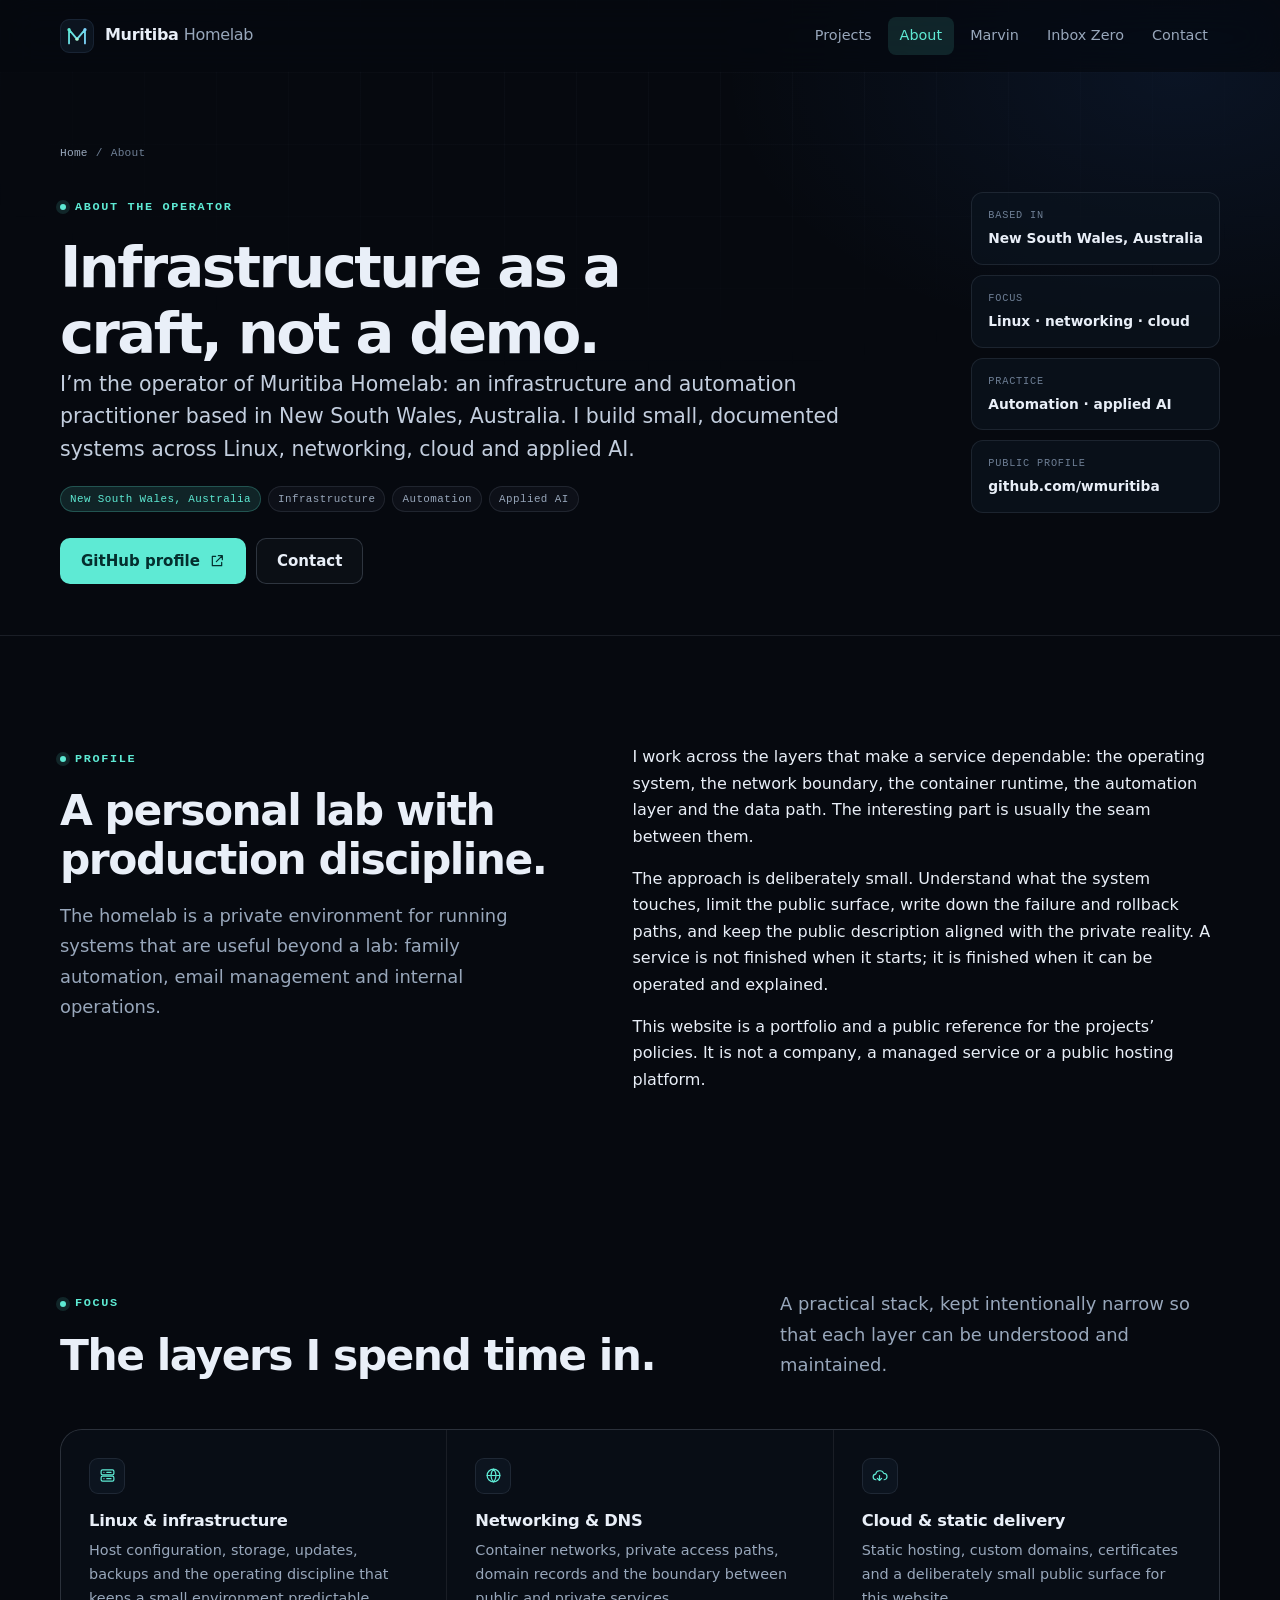
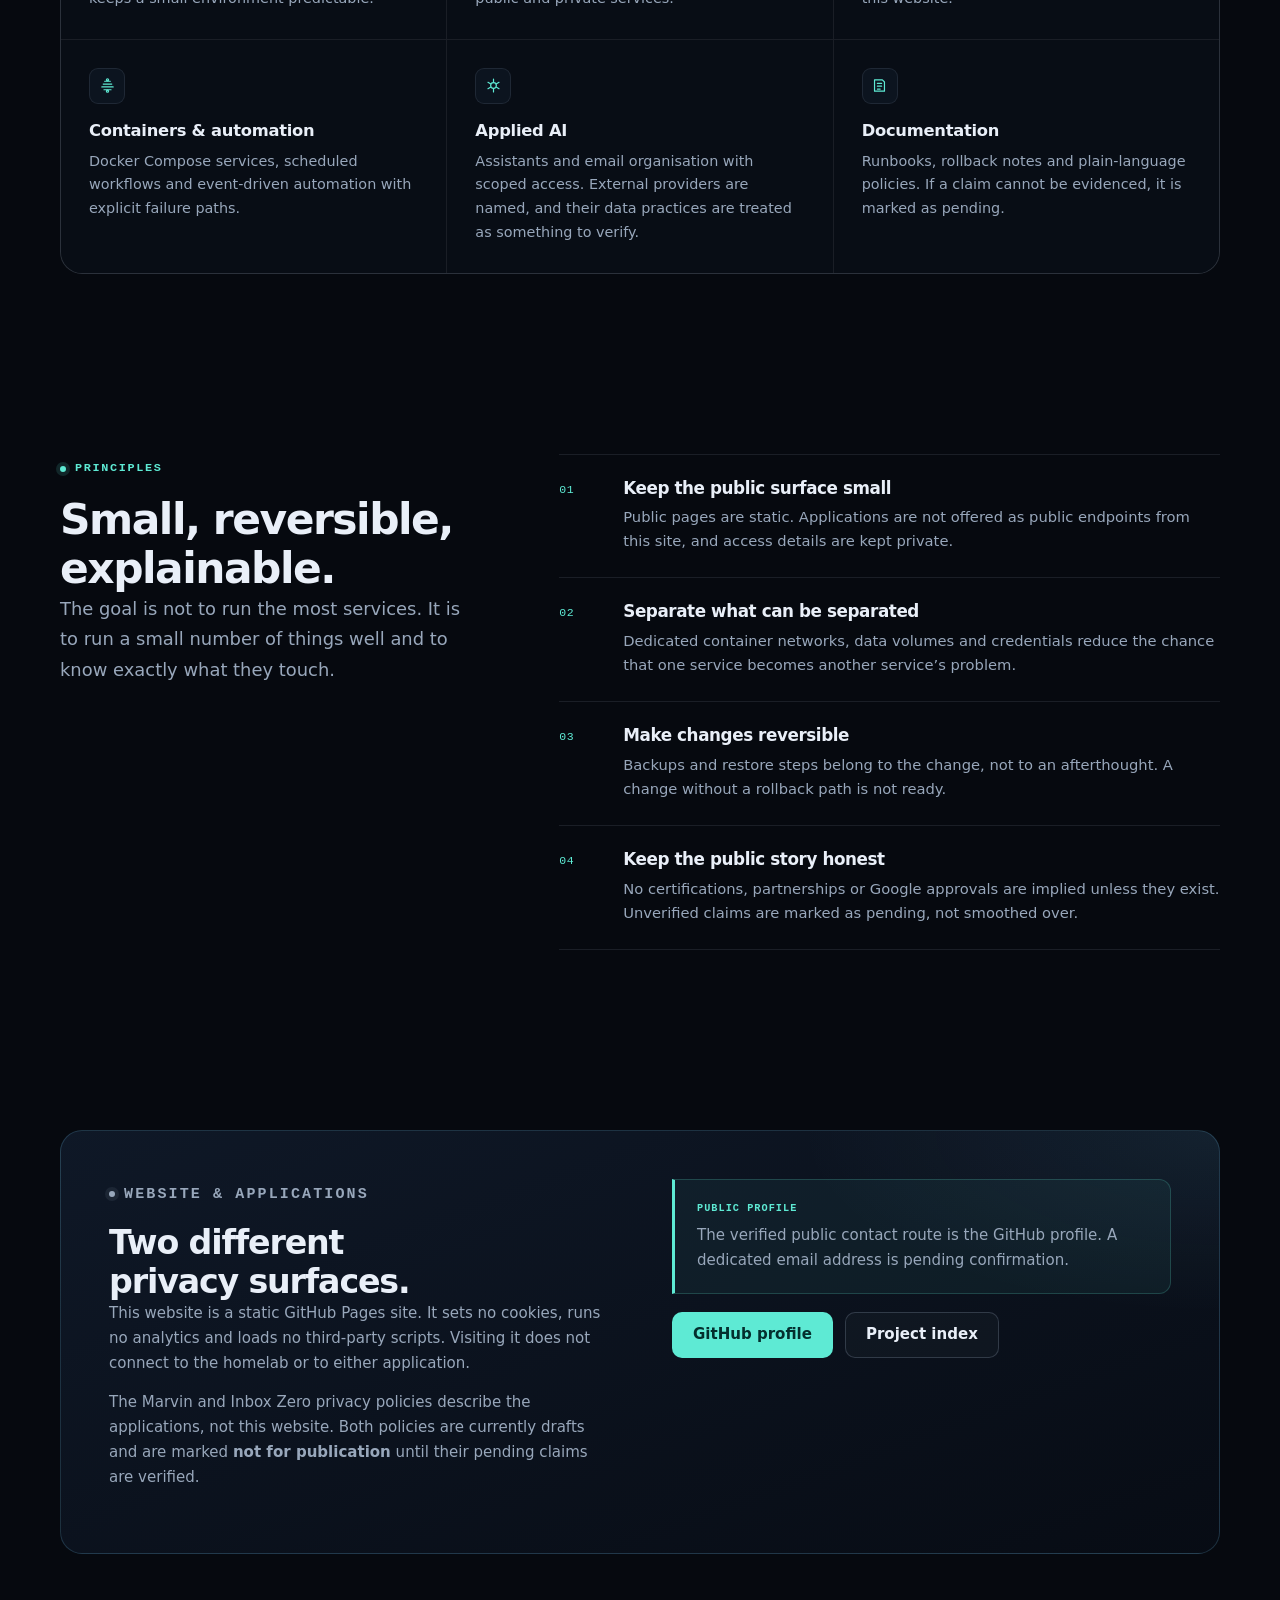
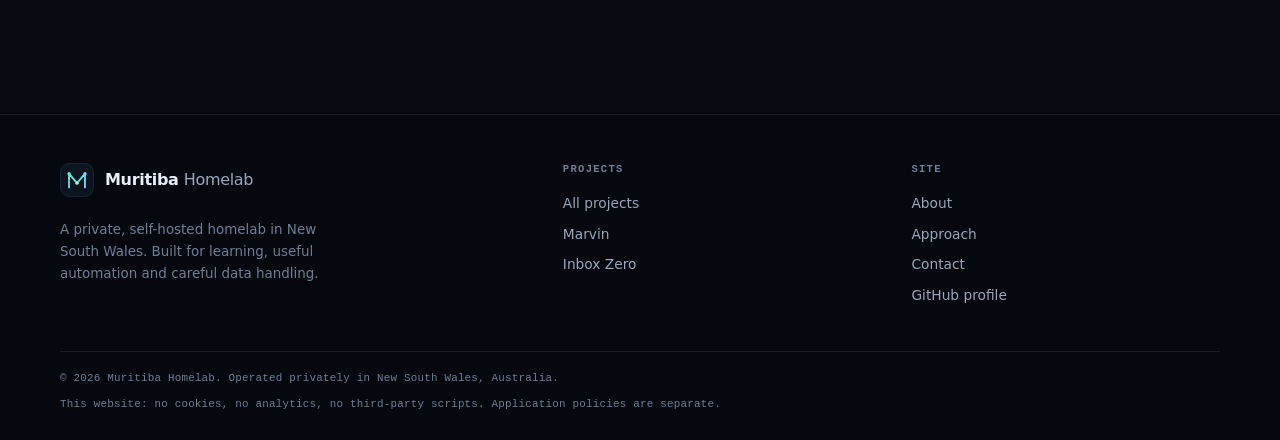
==== commit 837331a5: "Publish Muritiba Homelab institutional website and legal pages" ====
--- a/docs/about/index.html
+++ b/docs/about/index.html
@@ -47,7 +47,6 @@
         <a href="./" aria-current="page">About</a>
         <a href="../marvin/">Marvin</a>
         <a href="../inbox-zero/">Inbox Zero</a>
-              <span class="link-subtle">Privacy policy and terms are being finalised.</span>
         <a href="../#contact">Contact</a>
       </nav>
     </div>
@@ -245,7 +244,6 @@
         <a href="../projects/">All projects</a>
         <a href="../marvin/">Marvin</a>
         <a href="../inbox-zero/">Inbox Zero</a>
-              <span class="link-subtle">Privacy policy and terms are being finalised.</span>
       </div>
       <div class="footer-col">
         <h3>Site</h3>
